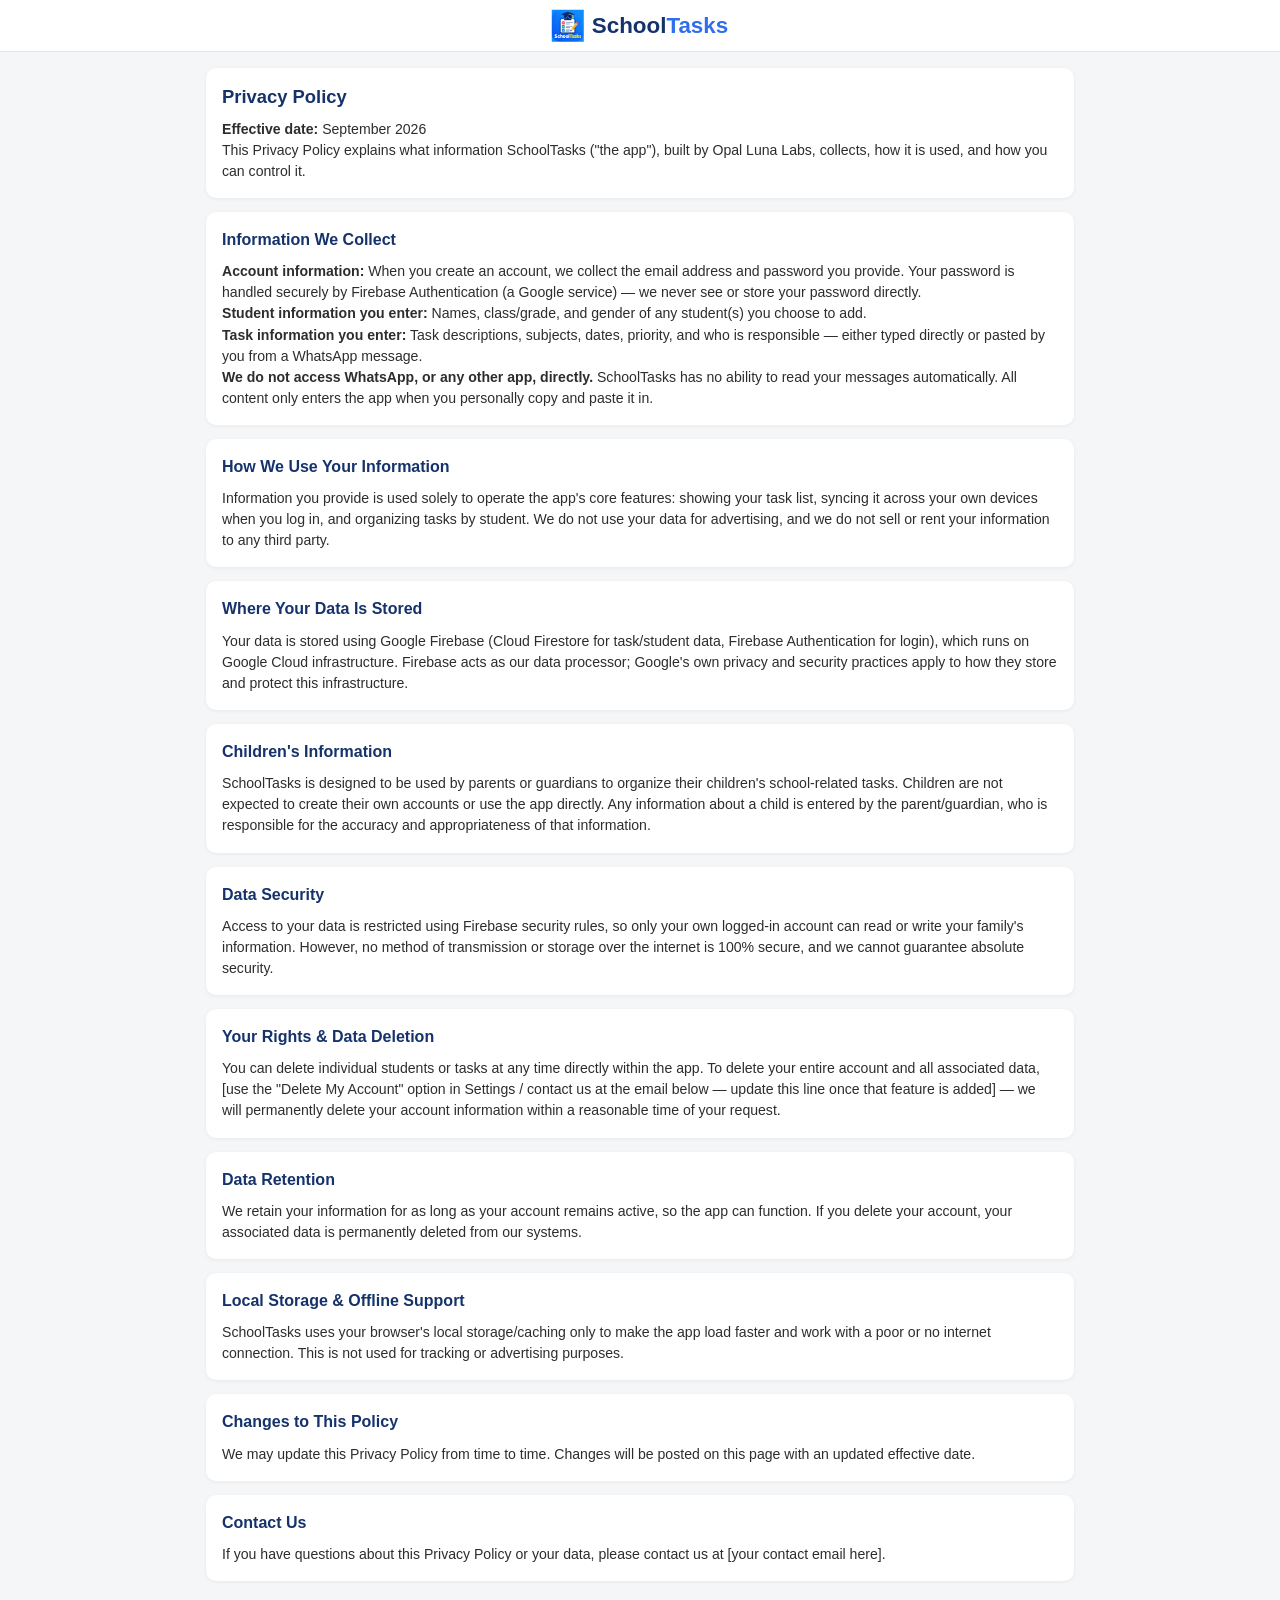
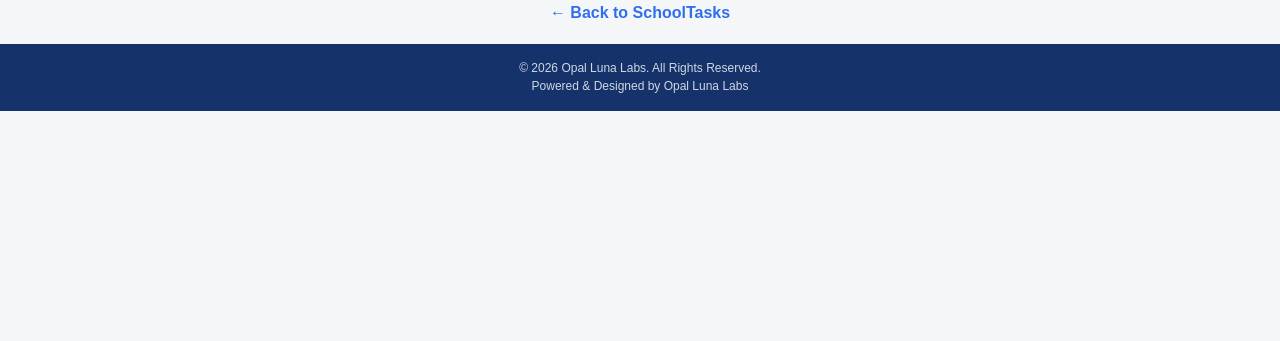
==== privacy-policy.html @ 4b50bebb "Add Privacy Policy for SchoolTasks This file contains the complete Privacy Policy for SchoolTasks, d" ====
<!DOCTYPE html>
<html lang="en">
<head>
  <meta charset="UTF-8" />
  <meta name="viewport" content="width=device-width, initial-scale=1.0" />
  <title>Privacy Policy — SchoolTasks</title>
  <link rel="stylesheet" href="style.css" />
</head>
<body>

  <header id="app-header">
    <div id="app-brand">
      <img id="app-logo" src="icon-192.png" alt="SchoolTasks logo" />
      <h1><span class="brand-dark">School</span><span class="brand-blue">Tasks</span></h1>
    </div>
  </header>

  <section id="policy-view">
    <div class="about-block">
      <h2>Privacy Policy</h2>
      <p><strong>Effective date:</strong> September 2026</p>
      <p>
        This Privacy Policy explains what information SchoolTasks ("the app"), built by
        Opal Luna Labs, collects, how it is used, and how you can control it.
      </p>
    </div>

    <div class="about-block">
      <h3>Information We Collect</h3>
      <p><strong>Account information:</strong> When you create an account, we collect the
        email address and password you provide. Your password is handled securely by
        Firebase Authentication (a Google service) — we never see or store your password
        directly.</p>
      <p><strong>Student information you enter:</strong> Names, class/grade, and gender of
        any student(s) you choose to add.</p>
      <p><strong>Task information you enter:</strong> Task descriptions, subjects, dates,
        priority, and who is responsible — either typed directly or pasted by you from a
        WhatsApp message.</p>
      <p><strong>We do not access WhatsApp, or any other app, directly.</strong> SchoolTasks
        has no ability to read your messages automatically. All content only enters the app
        when you personally copy and paste it in.</p>
    </div>

    <div class="about-block">
      <h3>How We Use Your Information</h3>
      <p>
        Information you provide is used solely to operate the app's core features: showing
        your task list, syncing it across your own devices when you log in, and organizing
        tasks by student. We do not use your data for advertising, and we do not sell or
        rent your information to any third party.
      </p>
    </div>

    <div class="about-block">
      <h3>Where Your Data Is Stored</h3>
      <p>
        Your data is stored using Google Firebase (Cloud Firestore for task/student data,
        Firebase Authentication for login), which runs on Google Cloud infrastructure.
        Firebase acts as our data processor; Google's own privacy and security practices
        apply to how they store and protect this infrastructure.
      </p>
    </div>

    <div class="about-block">
      <h3>Children's Information</h3>
      <p>
        SchoolTasks is designed to be used by parents or guardians to organize their
        children's school-related tasks. Children are not expected to create their own
        accounts or use the app directly. Any information about a child is entered by the
        parent/guardian, who is responsible for the accuracy and appropriateness of that
        information.
      </p>
    </div>

    <div class="about-block">
      <h3>Data Security</h3>
      <p>
        Access to your data is restricted using Firebase security rules, so only your own
        logged-in account can read or write your family's information. However, no method
        of transmission or storage over the internet is 100% secure, and we cannot
        guarantee absolute security.
      </p>
    </div>

    <div class="about-block">
      <h3>Your Rights &amp; Data Deletion</h3>
      <p>
        You can delete individual students or tasks at any time directly within the app.
        To delete your entire account and all associated data, [use the "Delete My Account"
        option in Settings / contact us at the email below — update this line once that
        feature is added] — we will permanently delete your account information within a
        reasonable time of your request.
      </p>
    </div>

    <div class="about-block">
      <h3>Data Retention</h3>
      <p>
        We retain your information for as long as your account remains active, so the app
        can function. If you delete your account, your associated data is permanently
        deleted from our systems.
      </p>
    </div>

    <div class="about-block">
      <h3>Local Storage &amp; Offline Support</h3>
      <p>
        SchoolTasks uses your browser's local storage/caching only to make the app load
        faster and work with a poor or no internet connection. This is not used for
        tracking or advertising purposes.
      </p>
    </div>

    <div class="about-block">
      <h3>Changes to This Policy</h3>
      <p>
        We may update this Privacy Policy from time to time. Changes will be posted on
        this page with an updated effective date.
      </p>
    </div>

    <div class="about-block">
      <h3>Contact Us</h3>
      <p>
        If you have questions about this Privacy Policy or your data, please contact us at
        [your contact email here].
      </p>
    </div>

    <p class="policy-back-link"><a href="index.html">← Back to SchoolTasks</a></p>
  </section>

  <footer id="app-footer">
    <p>© 2026 Opal Luna Labs. All Rights Reserved.<br />
    Powered &amp; Designed by Opal Luna Labs</p>
  </footer>

</body>
</html>
---- style.css ----
/* =========================================================
   COLOR VARIABLES
   ========================================================= */
:root {
  --brand-navy: #16326b;
  --brand-blue: #2f6fed;
  --color-primary: #1f2d3d;
  --color-primary-dark: #16212e;
  --color-accent: #27ae60;
  --color-accent-dark: #1e8449;
  --color-bg: #f4f6f8;
  --color-card: #ffffff;
  --color-text: #2d2d2d;
  --color-text-muted: #6b7280;
  --color-border: #e2e5e9;

  --color-urgent-bg: #fdecea;
  --color-urgent-dot: #e74c3c;
  --color-normal-bg: #fff8cc;
  --color-normal-dot: #e6a817;
  --color-low-bg: #e6f0fb;
  --color-low-dot: #3498db;
  --color-completed-bg: #e4f7e9;
  --color-completed-dot: #27ae60;
}

* { margin: 0; padding: 0; box-sizing: border-box; }
html, body { max-width: 100%; overflow-x: hidden; }

body {
  font-family: -apple-system, "Segoe UI", Roboto, Arial, sans-serif;
  background-color: var(--color-bg);
  color: var(--color-text);
  line-height: 1.45;
  padding-bottom: 230px; /* room for floating buttons + bottom nav */
}

/* ===== Top App Bar ===== */
#app-header {
  display: block;
  position: sticky;
  top: 0;
  z-index: 60;
  background-color: #ffffff;
  padding: 14px 16px;
  border-bottom: 1px solid var(--color-border);
  min-height: 52px;
}

#app-brand {
  display: flex;
  align-items: center;
  justify-content: center;
  gap: 8px;
  position: absolute;
  left: 50%;
  top: 50%;
  transform: translate(-50%, -50%);
}

#app-logo { font-size: 1.6rem; }
#app-brand h1 { font-size: 1.4rem; font-weight: 800; }
.brand-dark { color: var(--brand-navy); }
.brand-blue { color: var(--brand-blue); }

.header-icon-btn {
  background: none;
  border: none;
  font-size: 1.3rem;
  cursor: pointer;
  position: absolute;
  right: 16px;
  top: 50%;
  transform: translateY(-50%);
}

/* ===== Student Switcher ===== */
#student-switcher {
  position: relative;
  max-width: 900px;
  margin: 12px auto 0 auto;
  padding: 0 12px;
}

#student-switcher-btn {
  display: flex;
  align-items: center;
  gap: 8px;
  background: none;
  border: none;
  cursor: pointer;
  font-size: 1.05rem;
  font-weight: 600;
  color: var(--color-primary);
}

#student-avatar {
  font-size: 1.6rem;
  background-color: #eef1f4;
  border-radius: 50%;
  width: 38px;
  height: 38px;
  display: flex;
  align-items: center;
  justify-content: center;
}

.dropdown-caret { font-size: 0.9rem; color: var(--color-text-muted); }

#student-dropdown-list {
  position: absolute;
  top: 100%;
  left: 12px;
  margin-top: 6px;
  background-color: #ffffff;
  border: 1px solid var(--color-border);
  border-radius: 10px;
  box-shadow: 0 4px 12px rgba(0,0,0,0.12);
  z-index: 70;
  min-width: 220px;
  overflow: hidden;
}

.student-dropdown-item {
  padding: 10px 14px;
  font-size: 0.9rem;
  cursor: pointer;
}

.student-dropdown-item:hover { background-color: #f4f6f8; }
.student-dropdown-item.active { background-color: #eaf1ff; font-weight: 600; }

/* ===== Stat Cards ===== */
#stat-cards {
  display: grid;
  grid-template-columns: 1fr 1fr;
  gap: 8px;
  max-width: 900px;
  margin: 10px auto;
  padding: 0 12px;
}

.stat-card {
  background-color: #ffffff;
  border-radius: 10px;
  padding: 6px 6px;
  text-align: center;
  display: flex;
  flex-direction: column;
  align-items: center;
  justify-content: center;
  gap: 1px;
  box-shadow: 0 1px 4px rgba(0,0,0,0.06);
}

.stat-top {
  display: flex;
  align-items: center;
  justify-content: center;
  gap: 6px;
}

.stat-icon { font-size: 0.95rem; }
.stat-number { font-size: 1.15rem; font-weight: 800; }
.stat-label { font-size: 0.66rem; color: var(--color-text-muted); font-weight: 600; margin-top: 0; }

.stat-icon { font-size: 1.2rem; }
.stat-number { font-size: 1.6rem; font-weight: 800; }
.stat-label { font-size: 0.72rem; color: var(--color-text-muted); font-weight: 600; }

.stat-danger { background-color: var(--color-urgent-bg); }
.stat-danger .stat-number { color: var(--color-urgent-dot); }
.stat-warning { background-color: var(--color-normal-bg); }
.stat-warning .stat-number { color: #b8860b; }
.stat-success { background-color: var(--color-completed-bg); }
.stat-success .stat-number { color: var(--color-accent-dark); }

/* ===== Filter Pills ===== */
#filter-bar {
  display: flex;
  flex-direction: column;
  gap: 8px;
  max-width: 900px;
  margin: 0 auto 12px auto;
  padding: 0 12px;
}

.filter-row {
  display: flex;
  justify-content: center;
  align-items: center;
  gap: 8px;
  flex-wrap: nowrap;
}

.filter-pill {
  padding: 8px 14px;
  border-radius: 20px;
  border: 1px solid var(--color-border);
  background-color: #ffffff;
  color: var(--color-primary);
  font-size: 0.82rem;
  font-weight: 600;
  cursor: pointer;
}

.filter-pill:hover { background-color: #eef1f4; }
.filter-pill.active {
  background-color: var(--brand-navy);
  border-color: var(--brand-navy);
  color: #ffffff;
}

/* ===== Task Table ===== */
#task-table-wrapper {
  max-width: 900px;
  margin: 0 auto;
  padding: 0 12px;
}

.task-row {
  display: flex;
  flex-direction: column;
  gap: 4px;
  padding: 12px 14px;
  margin-bottom: 10px;
  border-radius: 10px;
  background-color: var(--color-card);
  box-shadow: 0 1px 4px rgba(0,0,0,0.08);
}

.row-line { overflow-wrap: break-word; line-height: 1.3; }

.row-top { display: flex; align-items: center; gap: 8px; }
.row-top .priority-ball {
  margin: 0;
  flex-shrink: 0;
}

.subject-name {
  font-weight: 700;
  font-size: 0.95rem;
  color: var(--color-primary);
}

.task-text {
  font-weight: 600;
  font-size: 0.92rem;
  color: var(--color-text);
}

.dates-line {
  display: flex;
  flex-wrap: wrap;
  align-items: center;
  justify-content: space-between;
  gap: 8px;
  font-size: 0.78rem;
  color: var(--color-text-muted);
}

.dates-text { flex: 1 1 auto; }

.days-badge {
  flex-shrink: 0;
  padding: 4px 10px;
  border-radius: 14px;
  font-weight: 700;
  font-size: 0.74rem;
  white-space: nowrap;
  background-color: #ffffff;
}

.days-badge-urgent    { color: var(--color-urgent-dot); border: 1px solid var(--color-urgent-dot); }
.days-badge-normal    { color: #b8860b; border: 1px solid var(--color-normal-dot); }
.days-badge-low       { color: var(--color-low-dot); border: 1px solid var(--color-low-dot); }
.days-badge-completed { color: var(--color-accent-dark); border: 1px solid var(--color-accent-dark); }

.meta-line {
  font-size: 0.78rem;
  color: var(--color-text-muted);
}

.actions-line {
  display: flex;
  align-items: center;
  justify-content: space-between;
  gap: 10px;
  margin-top: 2px;
  padding-top: 8px;
  border-top: 1px solid rgba(0,0,0,0.06);
}

.done-check-wrap {
  display: flex;
  align-items: center;
  gap: 6px;
  font-size: 0.82rem;
  font-weight: 600;
  color: var(--color-text);
  cursor: pointer;
}

.row-urgent    { background-color: var(--color-urgent-bg); }
.row-normal    { background-color: var(--color-normal-bg); }
.row-low       { background-color: var(--color-low-bg); }
.row-completed { background-color: var(--color-completed-bg); }

.empty-message {
  text-align: center;
  color: var(--color-text-muted);
  padding: 20px;
  font-size: 0.9rem;
}

/* ===== Column: Subject ===== */
.priority-ball {
  width: 13px;
  height: 13px;
  border-radius: 50%;
  margin: 7px auto 0 auto;
}

.ball-red       { background-color: var(--color-urgent-dot); }
.ball-orange    { background-color: var(--color-normal-dot); }
.ball-blue      { background-color: var(--color-low-dot); }
.ball-completed { background-color: var(--color-accent-dark); }

.done-checkbox { width: 18px; height: 18px; cursor: pointer; }
.action-icon { cursor: pointer; }
.action-icon:hover { transform: scale(1.15); }

/* ===== About Us View ===== */
#about-view {
  max-width: 900px;
  margin: 20px auto;
  padding: 0 16px;
  background-color: var(--color-card);
}
#about-view h2 { color: var(--color-primary); margin-bottom: 10px; }

/* ===== Footer ===== */
#app-footer {
  text-align: center;
  padding: 16px;
  background-color: var(--brand-navy);
  color: #cfd8e3;
  font-size: 0.75rem;
  margin-top: 20px;
}

/* ===== Floating Buttons ===== */
.fab-button {
  position: fixed;
  right: 20px;
  width: 52px;
  height: 52px;
  border-radius: 50%;
  color: #ffffff;
  font-size: 1.5rem;
  border: none;
  box-shadow: 0 3px 8px rgba(0,0,0,0.3);
  cursor: pointer;
  display: flex;
  align-items: center;
  justify-content: center;
  z-index: 90;
}

.fab-secondary { bottom: 140px; background-color: #2980b9; }
.fab-secondary:hover { background-color: #21618c; }

.add-task-pill {
  position: fixed;
  right: 20px;
  bottom: 78px;
  padding: 12px 20px;
  border-radius: 30px;
  background-color: var(--brand-blue);
  color: #ffffff;
  font-size: 0.95rem;
  font-weight: 700;
  border: none;
  box-shadow: 0 3px 8px rgba(0,0,0,0.3);
  cursor: pointer;
  z-index: 90;
}
.add-task-pill:hover { background-color: #1e5fd8; }

/* ===== Bottom Navigation ===== */
#bottom-nav {
  position: fixed;
  bottom: 0;
  left: 0;
  width: 100%;
  display: flex;
  background-color: #ffffff;
  border-top: 1px solid var(--color-border);
  z-index: 95;
}

.nav-btn {
  flex: 1;
  background: none;
  border: none;
  padding: 8px 4px 10px 4px;
  display: flex;
  flex-direction: column;
  align-items: center;
  gap: 2px;
  font-size: 0.68rem;
  font-weight: 600;
  color: var(--color-text-muted);
  cursor: pointer;
}

.nav-icon { font-size: 1.2rem; }
.nav-btn.active { color: var(--brand-blue); }

/* ===== Modals (Settings / Add Student / Paste Message / Add Task) ===== */
.modal-overlay {
  position: fixed;
  top: 0; left: 0; width: 100%; height: 100%;
  background-color: rgba(0,0,0,0.5);
  display: flex;
  align-items: center;
  justify-content: center;
  z-index: 200;
  padding: 16px;
}
.modal-overlay[hidden] { display: none; }

.modal-content {
  background-color: var(--color-card);
  border-radius: 12px;
  padding: 22px;
  width: 100%;
  max-width: 420px;
  max-height: 90vh;
  overflow-y: auto;
  position: relative;
  box-shadow: 0 8px 24px rgba(0,0,0,0.25);
}

.modal-close {
  position: absolute;
  top: 10px;
  right: 14px;
  background: none;
  border: none;
  font-size: 1.5rem;
  cursor: pointer;
  color: var(--color-text-muted);
}
.modal-close:hover { color: var(--color-text); }

.modal-content h2 { margin-bottom: 14px; color: var(--color-primary); font-size: 1.15rem; }
.modal-hint { font-size: 0.82rem; color: var(--color-text-muted); margin-bottom: 10px; }

#add-task-form, #add-student-form {
  display: flex;
  flex-direction: column;
  gap: 10px;
}

#add-task-form label, #add-student-form label {
  font-size: 0.8rem;
  font-weight: 600;
  color: #444;
}

#add-task-form input, #add-task-form select,
#add-student-form input, #add-student-form select,
#paste-message-text {
  padding: 9px 10px;
  font-size: 0.9rem;
  border: 1px solid var(--color-border);
  border-radius: 6px;
  width: 100%;
  background-color: #fff;
  font-family: inherit;
}

#add-task-form input:focus, #add-task-form select:focus,
#add-student-form input:focus, #add-student-form select:focus,
#paste-message-text:focus {
  outline: none;
  border-color: var(--brand-navy);
}

#add-task-form button[type="submit"],
#add-student-form button[type="submit"],
#parse-message-btn {
  margin-top: 8px;
  padding: 11px;
  background-color: var(--brand-navy);
  color: #ffffff;
  border: none;
  border-radius: 6px;
  font-size: 0.9rem;
  font-weight: 600;
  cursor: pointer;
}
#add-task-form button[type="submit"]:hover,
#add-student-form button[type="submit"]:hover,
#parse-message-btn:hover { background-color: var(--color-primary-dark); }

.toggle-row {
  display: flex;
  align-items: center;
  justify-content: space-between;
  gap: 12px;
  font-size: 0.85rem;
  padding: 8px 0;
}
.toggle-row small { color: var(--color-text-muted); }
.toggle-row input[type="checkbox"] { width: 20px; height: 20px; flex-shrink: 0; }
/* =========================================================
   ABOUT US CONTENT
   ========================================================= */
#about-view {
  padding-top: 20px;
}

.about-block {
  background-color: var(--color-card);
  border-radius: 10px;
  padding: 16px;
  margin-bottom: 14px;
  box-shadow: 0 1px 4px rgba(0,0,0,0.06);
}

.about-block h2 {
  color: var(--brand-navy);
  margin-bottom: 8px;
  font-size: 1.15rem;
}

.about-block h3 {
  color: var(--brand-navy);
  margin-bottom: 10px;
  font-size: 1rem;
}

.about-block p {
  font-size: 0.88rem;
  color: var(--color-text);
  line-height: 1.5;
}

.about-note {
  font-size: 0.78rem;
  color: var(--color-text-muted);
  margin-top: 6px;
}

/* Product cross-sell cards */
.product-card {
  display: flex;
  align-items: flex-start;
  gap: 10px;
  padding: 10px 0;
  border-bottom: 1px solid var(--color-border);
}

.product-card:last-of-type {
  border-bottom: none;
}

.product-icon {
  font-size: 1.6rem;
}

.product-name {
  font-weight: 700;
  font-size: 0.92rem;
  color: var(--color-primary);
  display: flex;
  align-items: center;
  gap: 6px;
  flex-wrap: wrap;
}

.badge-soon {
  font-size: 0.65rem;
  font-weight: 700;
  background-color: #eef1f4;
  color: var(--color-text-muted);
  padding: 2px 8px;
  border-radius: 10px;
}

.product-desc {
  font-size: 0.82rem;
  color: var(--color-text-muted);
  margin-top: 2px;
}

/* Contact links */
.link-list {
  display: flex;
  flex-direction: column;
  gap: 10px;
}

.about-link {
  display: block;
  padding: 10px 14px;
  background-color: #eaf1ff;
  color: var(--brand-navy);
  border-radius: 8px;
  font-size: 0.88rem;
  font-weight: 600;
  text-decoration: none;
}

.about-link:hover {
  background-color: #dbe7ff;
}
/* ===== Completed Tasks Section (collapsible) ===== */
#completed-section {
  max-width: 900px;
  margin: 4px auto 0 auto;
  padding: 0 12px;
}

.completed-toggle-btn {
  width: 100%;
  display: flex;
  justify-content: space-between;
  align-items: center;
  padding: 12px 16px;
  background-color: #ffffff;
  border: 1px solid var(--color-border);
  border-radius: 10px;
  font-size: 0.88rem;
  font-weight: 600;
  color: var(--brand-navy);
  cursor: pointer;
}

.completed-toggle-btn:hover {
  background-color: #eef1f4;
}

#completed-table-body {
  margin-top: 10px;
}
/* ===== Settings OK button ===== */
.settings-ok-btn {
  margin-top: 14px;
  width: 100%;
  padding: 11px;
  background-color: var(--color-accent);
  color: #ffffff;
  border: none;
  border-radius: 6px;
  font-size: 0.92rem;
  font-weight: 700;
  cursor: pointer;
}

.settings-ok-btn:hover {
  background-color: var(--color-accent-dark);
}

/* ===== Custom "25" Calendar Icon (replaces 📅 emoji) ===== */
.calendar-icon {
  position: relative;
  display: inline-flex;
  align-items: flex-end;
  justify-content: center;
  width: 24px;
  height: 22px;
  background-color: #ffffff;
  border: 2px solid #e6a817;
  border-radius: 4px;
  margin-bottom: 2px;
}

.calendar-icon-top {
  position: absolute;
  top: -5px;
  left: 3px;
  right: 3px;
  height: 5px;
  background-color: #e6a817;
  border-radius: 2px;
}

.calendar-icon-num {
  font-size: 0.62rem;
  font-weight: 800;
  color: #b8860b;
  line-height: 1;
  padding-bottom: 2px;
}
#scroll-hint {
  text-align: center;
  font-size: 0.78rem;
  color: var(--color-text-muted);
  max-width: 900px;
  margin: 0 auto 10px auto;
  padding: 0 12px;
}
/* Make overdue/due-today badges visually distinct */
.days-badge-urgent {
  font-weight: 800;
}
.stat-overdue { background-color: #fde3e0; }
.stat-overdue .stat-number { color: #c0392b; }

/* ===== Disclaimer block styling ===== */
.disclaimer-block {
  border: 1px solid #f0c674;
  background-color: #fffaf0;
}

.disclaimer-block h3 {
  color: #a15c00;
}

.disclaimer-block p {
  font-size: 0.82rem;
  color: #5c4a1e;
  margin-bottom: 8px;
}

.disclaimer-block p:last-child {
  margin-bottom: 0;
}
/* =========================================================
   LOGIN SCREEN
   ========================================================= */
#login-screen {
  min-height: 100vh;
  display: flex;
  align-items: center;
  justify-content: center;
  background-color: var(--color-bg);
  padding: 20px;
}

#login-screen[hidden] {
  display: none;
}

.login-box {
  background-color: #ffffff;
  border-radius: 14px;
  padding: 30px 24px;
  width: 100%;
  max-width: 380px;
  box-shadow: 0 4px 16px rgba(0,0,0,0.1);
  text-align: center;
}

.login-logo { font-size: 2.2rem; margin-bottom: 6px; }
.login-title { font-size: 1.5rem; font-weight: 800; margin-bottom: 4px; }
.login-subtitle { font-size: 0.85rem; color: var(--color-text-muted); margin-bottom: 18px; }

#login-form {
  display: flex;
  flex-direction: column;
  gap: 10px;
  text-align: left;
}

#login-form label { font-size: 0.8rem; font-weight: 600; color: #444; }

#login-form input {
  padding: 10px;
  font-size: 0.92rem;
  border: 1px solid var(--color-border);
  border-radius: 6px;
  width: 100%;
}

#login-form input:focus { outline: none; border-color: var(--brand-navy); }

.login-error {
  color: #c0392b;
  font-size: 0.8rem;
  background-color: #fdecea;
  padding: 8px 10px;
  border-radius: 6px;
}

#login-submit-btn {
  margin-top: 4px;
  padding: 12px;
  background-color: var(--brand-navy);
  color: #ffffff;
  border: none;
  border-radius: 6px;
  font-size: 0.92rem;
  font-weight: 700;
  cursor: pointer;
}

#login-submit-btn:hover { background-color: var(--color-primary-dark); }

.login-toggle-link {
  margin-top: 16px;
  background: none;
  border: none;
  color: var(--brand-blue);
  font-size: 0.82rem;
  font-weight: 600;
  cursor: pointer;
  text-decoration: underline;
}

/* ===== Logout button in Settings ===== */
.logout-btn {
  margin-top: 10px;
  width: 100%;
  padding: 11px;
  background-color: #fdecea;
  color: #c0392b;
  border: 1px solid #f5b7b1;
  border-radius: 6px;
  font-size: 0.9rem;
  font-weight: 700;
  cursor: pointer;
}

.logout-btn:hover { background-color: #fadbd8; }
/* ===== Logo images (replacing 📚 emoji) ===== */
.login-logo {
  width: 56px;
  height: 56px;
  margin: 0 auto 6px auto;
  display: block;
}

#app-logo {
  width: 32px;
  height: 32px;
  display: block;
}
/* ===== Manage Students list ===== */
#manage-students-list {
  display: flex;
  flex-direction: column;
  gap: 8px;
  margin-bottom: 14px;
}

.manage-student-row {
  display: flex;
  align-items: center;
  gap: 10px;
  padding: 10px 12px;
  background-color: #f4f6f8;
  border-radius: 8px;
}

.manage-student-avatar { font-size: 1.3rem; }

.manage-student-name {
  flex: 1;
  font-size: 0.88rem;
  font-weight: 600;
  color: var(--color-primary);
}

.manage-student-icon {
  cursor: pointer;
  font-size: 1rem;
}
.manage-student-icon:hover { transform: scale(1.15); }

.add-new-student-btn {
  width: 100%;
  padding: 13px;
  background-color: #eaf1ff;
  color: var(--brand-navy);
  border: 2px solid var(--brand-blue);
  border-radius: 10px;
  font-size: 0.92rem;
  font-weight: 700;
  cursor: pointer;
  display: flex;
  align-items: center;
  justify-content: center;
  gap: 8px;
  transition: background-color 0.15s ease, transform 0.1s ease;
}

.add-new-student-btn:hover {
  background-color: #dbe7ff;
  transform: translateY(-1px);
}

.add-new-student-icon {
  font-size: 1.15rem;
  font-weight: 800;
}
/* ===== Success Toast Notification ===== */
.toast {
  position: fixed;
  top: -60px;
  left: 50%;
  transform: translateX(-50%);
  background-color: #1e8449;
  color: #ffffff;
  padding: 12px 20px;
  border-radius: 10px;
  font-size: 0.88rem;
  font-weight: 600;
  box-shadow: 0 4px 14px rgba(0,0,0,0.25);
  z-index: 300;
  display: flex;
  align-items: center;
  gap: 8px;
  transition: top 0.3s ease;
  max-width: 90%;
  text-align: center;
}

.toast[hidden] { display: none; }

.toast.toast-show {
  top: 16px;
}

.toast-tick { font-size: 1rem; }
/* ===== Privacy Policy page ===== */
#policy-view {
  max-width: 900px;
  margin: 16px auto;
  padding: 0 16px;
}

.policy-back-link {
  text-align: center;
  margin: 20px 0;
}

.policy-back-link a {
  color: var(--brand-blue);
  font-weight: 600;
  text-decoration: none;
}
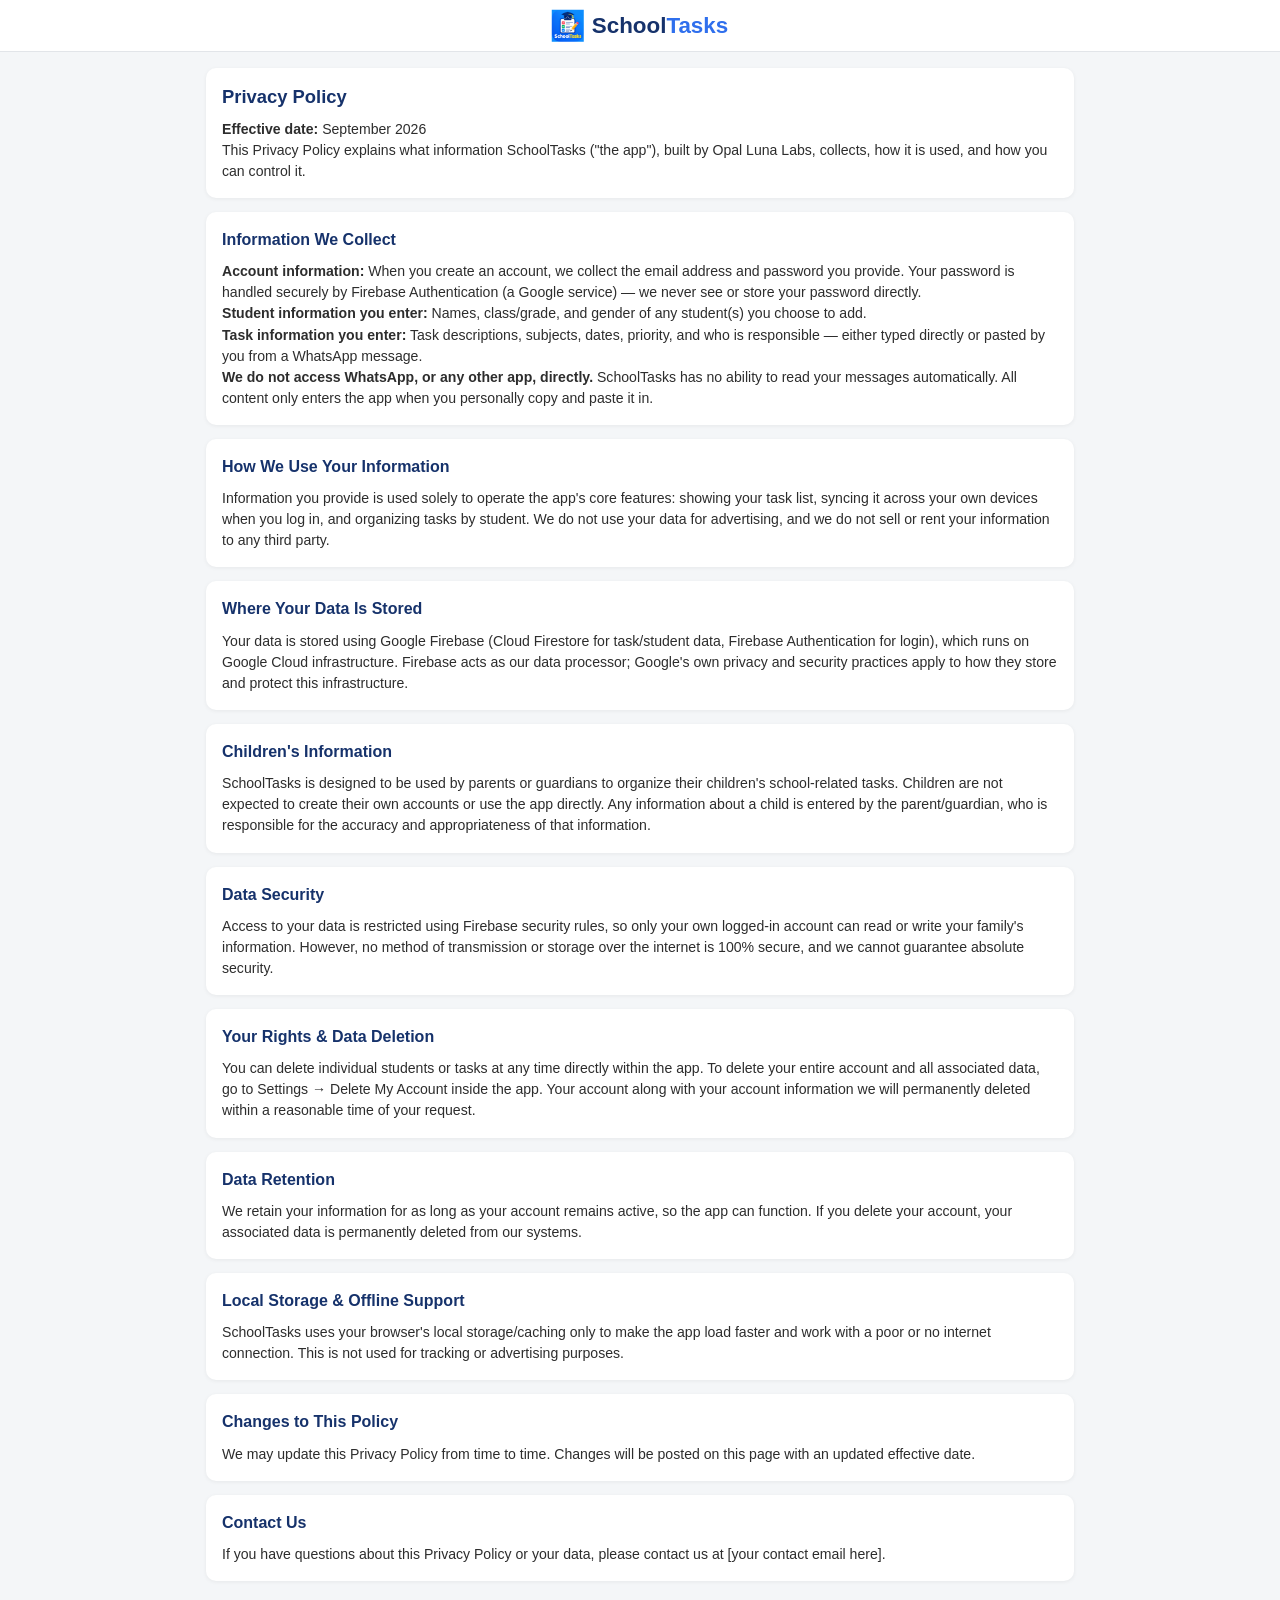
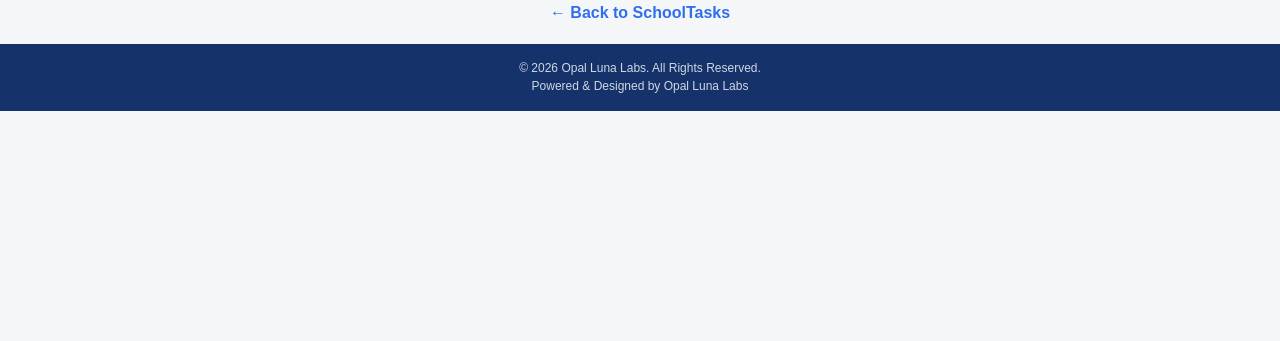
==== commit 9ca4c199: "Revise account deletion instructions in privacy policy Updated instructions for account deletion in " ====
--- a/privacy-policy.html
+++ b/privacy-policy.html
@@ -86,10 +86,9 @@
       <h3>Your Rights &amp; Data Deletion</h3>
       <p>
         You can delete individual students or tasks at any time directly within the app.
-        To delete your entire account and all associated data, [use the "Delete My Account"
-        option in Settings / contact us at the email below — update this line once that
-        feature is added] — we will permanently delete your account information within a
-        reasonable time of your request.
+        To delete your entire account and all associated data, go to Settings → Delete My Account 
+        inside the app. Your account along with your account information we will permanently deleted 
+        within a reasonable time of your request.
       </p>
     </div>
 
--- a/style.css
+++ b/style.css
@@ -943,3 +943,82 @@
   font-weight: 600;
   text-decoration: none;
 }
+/* ===== Delete Account ===== */
+.danger-zone {
+  margin-top: 16px;
+  padding-top: 14px;
+  border-top: 1px solid var(--color-border);
+}
+
+.delete-account-btn {
+  width: 100%;
+  padding: 10px;
+  background-color: #ffffff;
+  color: #c0392b;
+  border: 1px solid #f5b7b1;
+  border-radius: 6px;
+  font-size: 0.85rem;
+  font-weight: 600;
+  cursor: pointer;
+}
+.delete-account-btn:hover { background-color: #fdecea; }
+
+.delete-warning {
+  font-size: 0.85rem;
+  color: #a94442;
+  background-color: #fdecea;
+  padding: 10px 12px;
+  border-radius: 8px;
+  margin-bottom: 14px;
+  line-height: 1.4;
+}
+
+#delete-account-form label {
+  font-size: 0.8rem;
+  font-weight: 600;
+  color: #444;
+  display: block;
+  margin-bottom: 6px;
+}
+
+#delete-account-form input {
+  padding: 10px;
+  font-size: 0.9rem;
+  border: 1px solid var(--color-border);
+  border-radius: 6px;
+  width: 100%;
+  margin-bottom: 10px;
+}
+
+.delete-account-btn-row {
+  display: flex;
+  gap: 10px;
+  margin-top: 6px;
+}
+
+.cancel-delete-btn {
+  flex: 1;
+  padding: 11px;
+  background-color: #f4f6f8;
+  color: var(--color-text);
+  border: 1px solid var(--color-border);
+  border-radius: 6px;
+  font-size: 0.85rem;
+  font-weight: 600;
+  cursor: pointer;
+}
+.cancel-delete-btn:hover { background-color: #e8ebee; }
+
+.confirm-delete-btn {
+  flex: 1.4;
+  padding: 11px;
+  background-color: #c0392b;
+  color: #ffffff;
+  border: none;
+  border-radius: 6px;
+  font-size: 0.85rem;
+  font-weight: 700;
+  cursor: pointer;
+}
+.confirm-delete-btn:hover { background-color: #a5281b; }
+.confirm-delete-btn:disabled { opacity: 0.6; cursor: not-allowed; }
